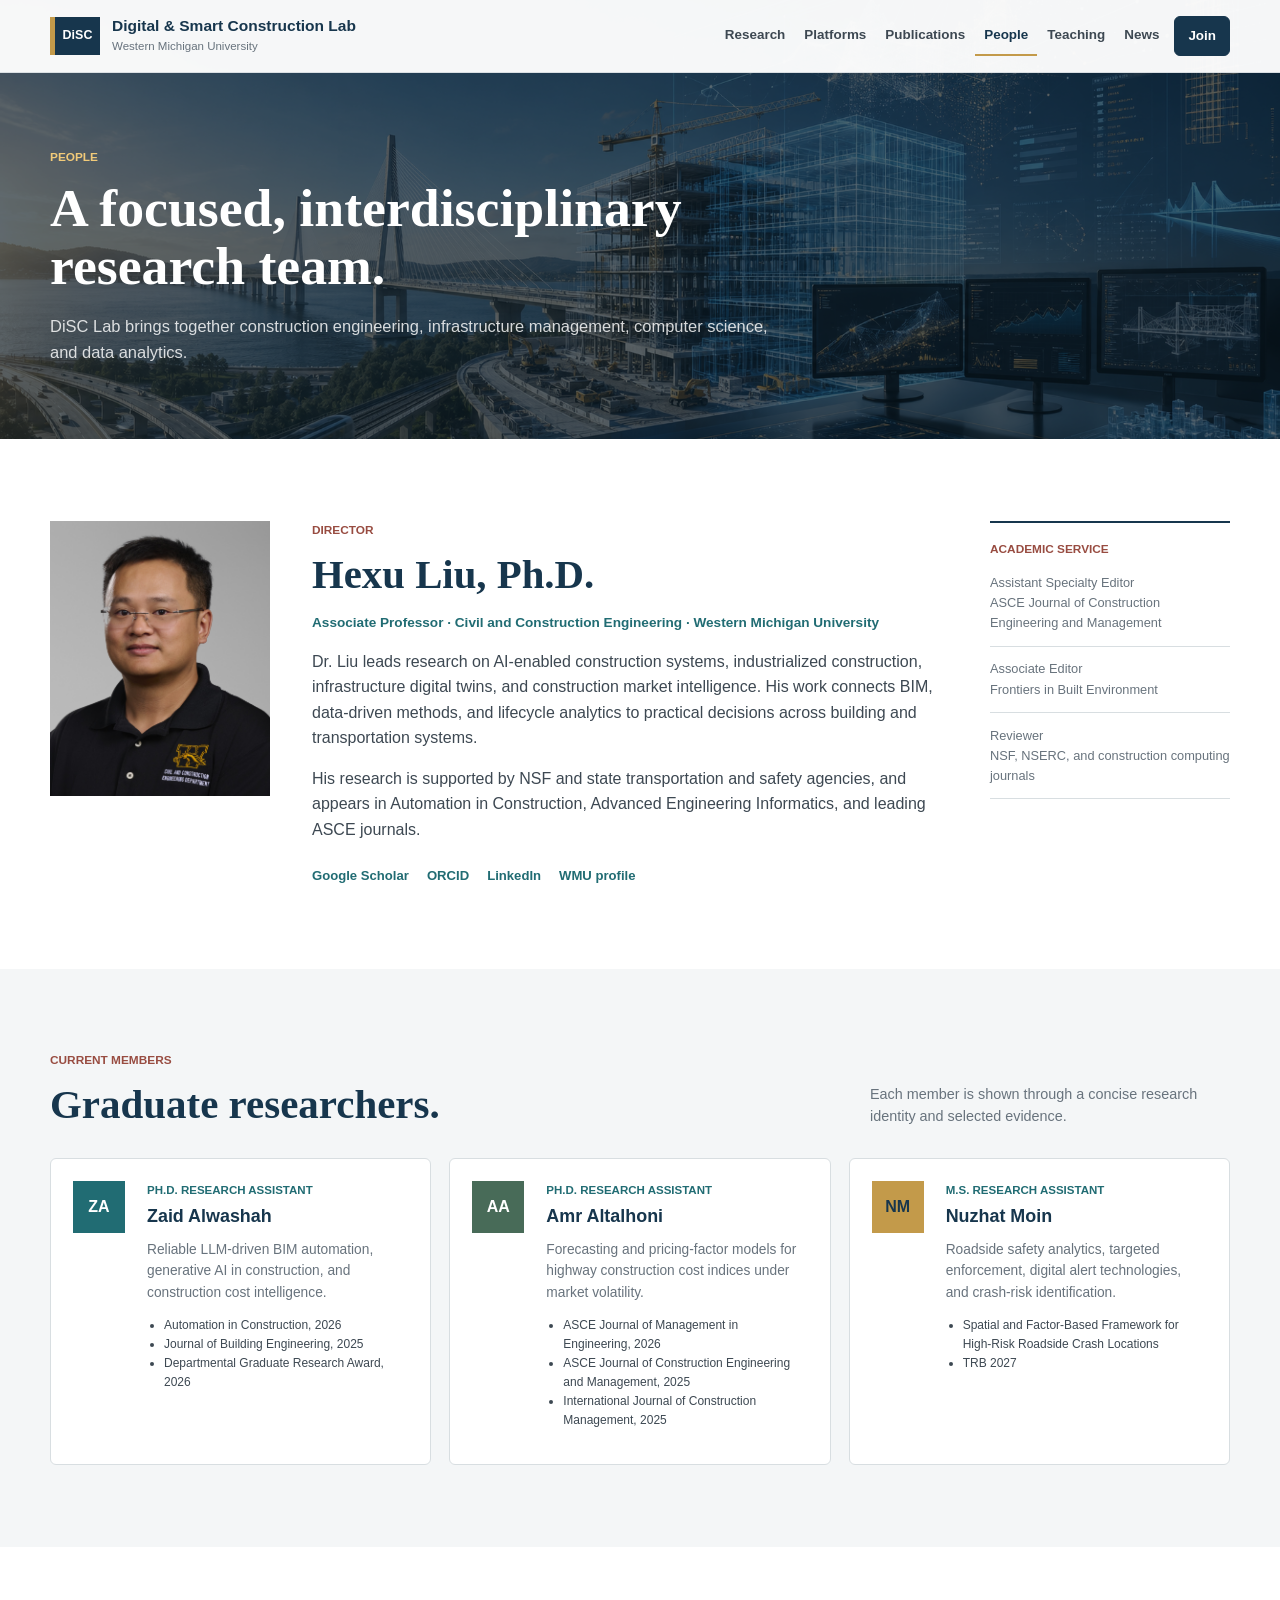
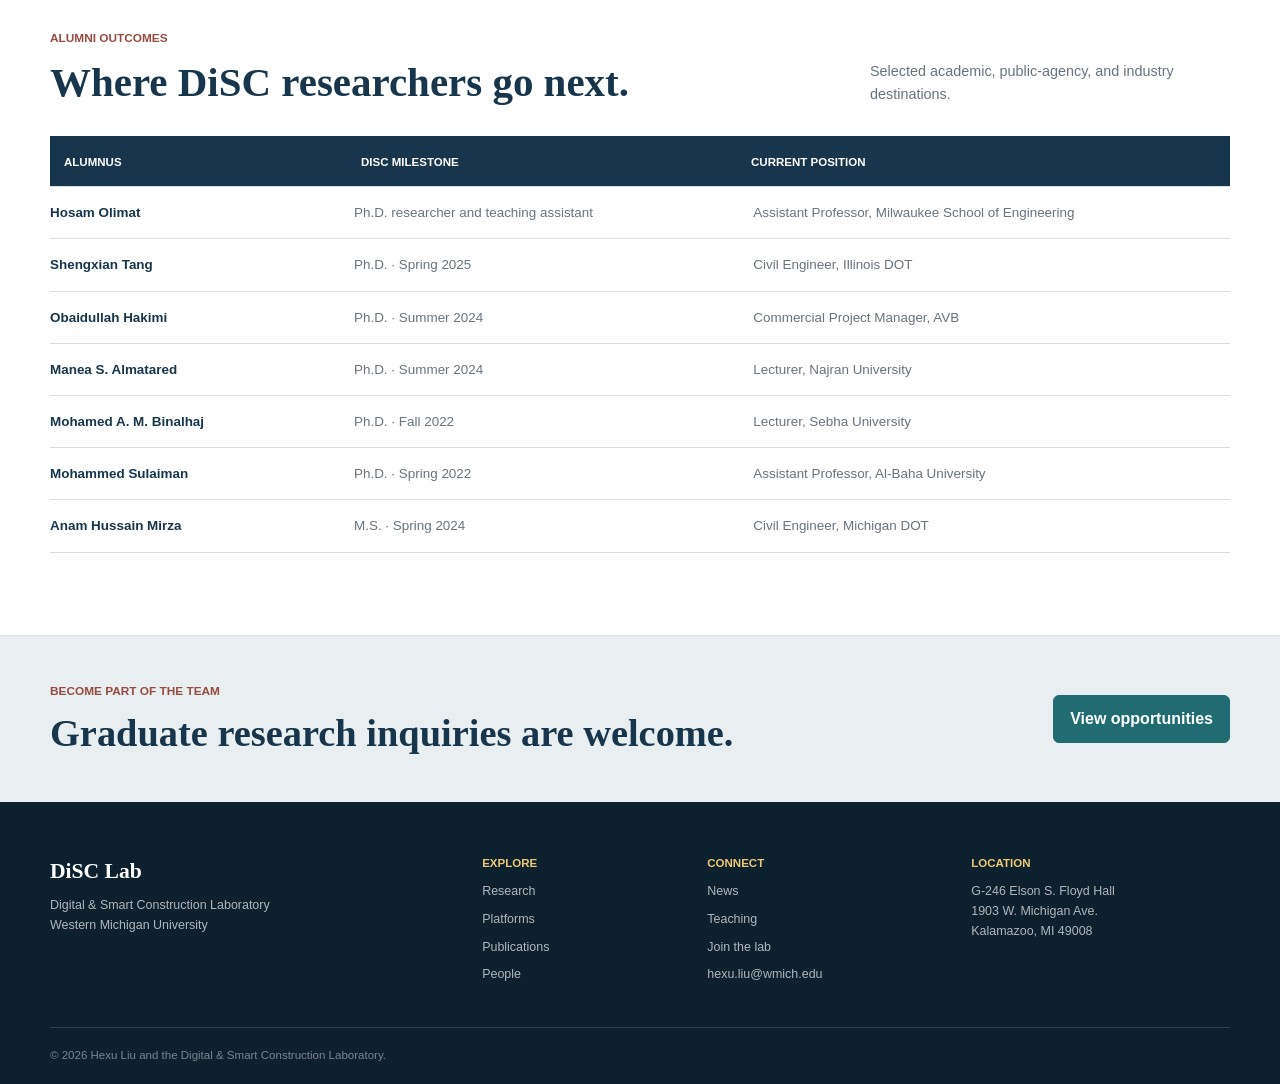
==== people.html @ 806fb4f7 "Publish DiSC Research Lab website" ====
<!doctype html>
<html lang="en">
  <head>
    <meta charset="utf-8">
    <meta name="viewport" content="width=device-width, initial-scale=1">
    <title>People | DiSC Lab</title>
    <meta name="description" content="Director, current researchers, and alumni of the Digital & Smart Construction Laboratory at Western Michigan University.">
    <link rel="stylesheet" href="styles.css">
  </head>
  <body>
    <a class="skip-link" href="#main">Skip to content</a>
    <header class="site-header" data-header>
      <nav class="site-nav" aria-label="Primary navigation">
        <a class="brand" href="index.html"><span class="brand-symbol">DiSC</span><span class="brand-copy"><strong>Digital & Smart Construction Lab</strong><small>Western Michigan University</small></span></a>
        <button class="nav-toggle" type="button" aria-expanded="false" aria-controls="site-menu"><span class="sr-only">Open navigation</span><span></span><span></span><span></span></button>
        <ul class="nav-menu" id="site-menu"><li><a href="research.html">Research</a></li><li><a href="platforms.html">Platforms</a></li><li><a href="publications.html">Publications</a></li><li><a href="people.html">People</a></li><li><a href="teaching.html">Teaching</a></li><li><a href="news.html">News</a></li><li><a class="nav-cta" href="join.html">Join</a></li></ul>
      </nav>
    </header>

    <main id="main">
      <section class="page-hero page-hero-people"><div><p class="eyebrow">People</p><h1>A focused, interdisciplinary research team.</h1><p>DiSC Lab brings together construction engineering, infrastructure management, computer science, and data analytics.</p></div></section>

      <section class="section director-profile" aria-labelledby="director-name">
        <div class="director-photo"><img src="assets/hexu-liu-portrait.jpg" alt="Dr. Hexu Liu" loading="lazy"></div>
        <div class="director-profile-copy"><p class="section-label">Director</p><h2 id="director-name">Hexu Liu, Ph.D.</h2><p class="role-line">Associate Professor · Civil and Construction Engineering · Western Michigan University</p><p>Dr. Liu leads research on AI-enabled construction systems, industrialized construction, infrastructure digital twins, and construction market intelligence. His work connects BIM, data-driven methods, and lifecycle analytics to practical decisions across building and transportation systems.</p><p>His research is supported by NSF and state transportation and safety agencies, and appears in Automation in Construction, Advanced Engineering Informatics, and leading ASCE journals.</p><div class="profile-inline"><a href="https://scholar.google.ca/citations?user=MDsCjUwAAAAJ&hl=en" target="_blank" rel="noopener noreferrer">Google Scholar</a><a href="https://orcid.org/0000-0002-5397-9369" target="_blank" rel="noopener noreferrer">ORCID</a><a href="https://www.linkedin.com/in/hexu-liu/" target="_blank" rel="noopener noreferrer">LinkedIn</a><a href="https://wmich.edu/civil-construction/directory/liu" target="_blank" rel="noopener noreferrer">WMU profile</a></div></div>
        <aside class="service-list"><span>Academic service</span><p>Assistant Specialty Editor<br>ASCE Journal of Construction Engineering and Management</p><p>Associate Editor<br>Frontiers in Built Environment</p><p>Reviewer<br>NSF, NSERC, and construction computing journals</p></aside>
      </section>

      <section class="section member-section" aria-labelledby="members-title">
        <div class="section-header"><div><p class="section-label">Current members</p><h2 id="members-title">Graduate researchers.</h2></div><p class="section-sidecopy">Each member is shown through a concise research identity and selected evidence.</p></div>
        <div class="member-grid">
          <article class="member-card"><div class="member-initials">ZA</div><div><p>Ph.D. Research Assistant</p><h3>Zaid Alwashah</h3><span>Reliable LLM-driven BIM automation, generative AI in construction, and construction cost intelligence.</span><ul><li>Automation in Construction, 2026</li><li>Journal of Building Engineering, 2025</li><li>Departmental Graduate Research Award, 2026</li></ul></div></article>
          <article class="member-card"><div class="member-initials member-initials-green">AA</div><div><p>Ph.D. Research Assistant</p><h3>Amr Altalhoni</h3><span>Forecasting and pricing-factor models for highway construction cost indices under market volatility.</span><ul><li>ASCE Journal of Management in Engineering, 2026</li><li>ASCE Journal of Construction Engineering and Management, 2025</li><li>International Journal of Construction Management, 2025</li></ul></div></article>
          <article class="member-card"><div class="member-initials member-initials-gold">NM</div><div><p>M.S. Research Assistant</p><h3>Nuzhat Moin</h3><span>Roadside safety analytics, targeted enforcement, digital alert technologies, and crash-risk identification.</span><ul><li>Spatial and Factor-Based Framework for High-Risk Roadside Crash Locations</li><li>TRB 2027</li></ul></div></article>
        </div>
      </section>

      <section class="section alumni-section" aria-labelledby="alumni-title">
        <div class="section-header"><div><p class="section-label">Alumni outcomes</p><h2 id="alumni-title">Where DiSC researchers go next.</h2></div><p class="section-sidecopy">Selected academic, public-agency, and industry destinations.</p></div>
        <div class="alumni-table" role="table" aria-label="Selected alumni outcomes">
          <div class="alumni-row alumni-head" role="row"><span role="columnheader">Alumnus</span><span role="columnheader">DiSC milestone</span><span role="columnheader">Current position</span></div>
          <div class="alumni-row" role="row"><strong role="cell">Hosam Olimat</strong><span role="cell">Ph.D. researcher and teaching assistant</span><span role="cell">Assistant Professor, Milwaukee School of Engineering</span></div>
          <div class="alumni-row" role="row"><strong role="cell">Shengxian Tang</strong><span role="cell">Ph.D. · Spring 2025</span><span role="cell">Civil Engineer, Illinois DOT</span></div>
          <div class="alumni-row" role="row"><strong role="cell">Obaidullah Hakimi</strong><span role="cell">Ph.D. · Summer 2024</span><span role="cell">Commercial Project Manager, AVB</span></div>
          <div class="alumni-row" role="row"><strong role="cell">Manea S. Almatared</strong><span role="cell">Ph.D. · Summer 2024</span><span role="cell">Lecturer, Najran University</span></div>
          <div class="alumni-row" role="row"><strong role="cell">Mohamed A. M. Binalhaj</strong><span role="cell">Ph.D. · Fall 2022</span><span role="cell">Lecturer, Sebha University</span></div>
          <div class="alumni-row" role="row"><strong role="cell">Mohammed Sulaiman</strong><span role="cell">Ph.D. · Spring 2022</span><span role="cell">Assistant Professor, Al-Baha University</span></div>
          <div class="alumni-row" role="row"><strong role="cell">Anam Hussain Mirza</strong><span role="cell">M.S. · Spring 2024</span><span role="cell">Civil Engineer, Michigan DOT</span></div>
        </div>
      </section>

      <section class="join-banner"><div><p class="section-label">Become part of the team</p><h2>Graduate research inquiries are welcome.</h2></div><a class="button button-primary" href="join.html">View opportunities</a></section>
    </main>

    <footer class="site-footer">
      <div class="footer-grid"><div><strong>DiSC Lab</strong><p>Digital & Smart Construction Laboratory<br>Western Michigan University</p></div><div><span>Explore</span><a href="research.html">Research</a><a href="platforms.html">Platforms</a><a href="publications.html">Publications</a><a href="people.html">People</a></div><div><span>Connect</span><a href="news.html">News</a><a href="teaching.html">Teaching</a><a href="join.html">Join the lab</a><a href="mailto:hexu.liu@wmich.edu">hexu.liu@wmich.edu</a></div><div><span>Location</span><p>G-246 Elson S. Floyd Hall<br>1903 W. Michigan Ave.<br>Kalamazoo, MI 49008</p></div></div>
      <p class="copyright">© <span data-year></span> Hexu Liu and the Digital & Smart Construction Laboratory.</p>
    </footer>
    <script src="script.js"></script>
  </body>
</html>
---- styles.css ----
:root {
  --ink: #171b20;
  --ink-soft: #3d4852;
  --muted: #68737d;
  --white: #ffffff;
  --mist: #f4f6f7;
  --cloud: #e9eef0;
  --line: #d8dee1;
  --navy: #17364d;
  --teal: #216c73;
  --green: #486b58;
  --gold: #c39a4a;
  --brick: #984c41;
  --max: 1180px;
  --radius: 6px;
  --shadow: 0 18px 48px rgba(15, 30, 42, 0.12);
}

* {
  box-sizing: border-box;
}

html {
  scroll-behavior: smooth;
}

body {
  margin: 0;
  color: var(--ink);
  background: var(--white);
  font-family: "Segoe UI", Arial, Helvetica, sans-serif;
  line-height: 1.58;
}

img {
  display: block;
  max-width: 100%;
}

a {
  color: inherit;
}

h1,
h2,
h3,
p {
  overflow-wrap: anywhere;
}

button,
a {
  -webkit-tap-highlight-color: transparent;
}

.skip-link {
  position: fixed;
  top: -60px;
  left: 16px;
  z-index: 100;
  padding: 10px 14px;
  color: var(--navy);
  background: var(--white);
  border: 1px solid var(--line);
  border-radius: var(--radius);
}

.skip-link:focus {
  top: 12px;
}

.sr-only {
  position: absolute;
  width: 1px;
  height: 1px;
  padding: 0;
  margin: -1px;
  overflow: hidden;
  clip: rect(0, 0, 0, 0);
  white-space: nowrap;
  border: 0;
}

.site-header {
  position: fixed;
  inset: 0 0 auto 0;
  z-index: 50;
  color: var(--ink);
  background: rgba(255, 255, 255, 0.96);
  border-bottom: 1px solid rgba(23, 54, 77, 0.12);
  transition: box-shadow 180ms ease, background 180ms ease;
}

.site-header.is-scrolled {
  background: rgba(255, 255, 255, 0.99);
  box-shadow: 0 10px 30px rgba(15, 30, 42, 0.09);
}

.site-nav {
  width: min(var(--max), calc(100% - 36px));
  min-height: 72px;
  margin: 0 auto;
  display: flex;
  align-items: center;
  justify-content: space-between;
  gap: 22px;
}

.brand {
  display: inline-flex;
  align-items: center;
  gap: 12px;
  min-width: 0;
  text-decoration: none;
}

.brand-symbol {
  width: 50px;
  height: 38px;
  display: grid;
  place-items: center;
  flex: 0 0 auto;
  color: var(--white);
  background: var(--navy);
  border-left: 5px solid var(--gold);
  font-size: 0.78rem;
  font-weight: 900;
}

.brand-copy strong,
.brand-copy small {
  display: block;
}

.brand-copy strong {
  color: var(--navy);
  font-size: 0.97rem;
  line-height: 1.12;
}

.brand-copy small {
  margin-top: 3px;
  color: var(--muted);
  font-size: 0.72rem;
}

.nav-menu {
  display: flex;
  align-items: center;
  gap: 1px;
  padding: 0;
  margin: 0;
  list-style: none;
}

.nav-menu a {
  display: block;
  padding: 8px 9px;
  color: var(--ink-soft);
  font-size: 0.84rem;
  font-weight: 700;
  text-decoration: none;
  white-space: nowrap;
  border-bottom: 2px solid transparent;
}

.nav-menu a:hover,
.nav-menu a:focus-visible,
.nav-menu a[aria-current="page"] {
  color: var(--navy);
  border-bottom-color: var(--gold);
  outline: none;
}

.nav-menu .nav-cta {
  margin-left: 5px;
  padding-inline: 13px;
  color: var(--white);
  background: var(--navy);
  border: 1px solid var(--navy);
  border-radius: var(--radius);
}

.nav-menu .nav-cta:hover,
.nav-menu .nav-cta:focus-visible,
.nav-menu .nav-cta[aria-current="page"] {
  color: var(--white);
  background: var(--teal);
  border-color: var(--teal);
}

.nav-toggle {
  display: none;
  width: 44px;
  height: 44px;
  padding: 9px;
  border: 1px solid var(--line);
  border-radius: var(--radius);
  background: var(--white);
  cursor: pointer;
}

.nav-toggle span:not(.sr-only) {
  display: block;
  width: 100%;
  height: 2px;
  margin: 5px 0;
  background: var(--navy);
}

.home-hero {
  position: relative;
  min-height: clamp(620px, 76svh, 760px);
  display: flex;
  flex-direction: column;
  justify-content: center;
  overflow: hidden;
  padding: 112px max(24px, calc((100vw - var(--max)) / 2)) 110px;
  color: var(--white);
  background: url("assets/disc-lab-hero.png") center 46% / cover no-repeat;
}

.home-hero::before,
.page-hero::before {
  content: "";
  position: absolute;
  inset: 0;
  background: rgba(8, 24, 34, 0.64);
}

.hero-content,
.page-hero > div,
.hero-footer {
  position: relative;
  z-index: 1;
}

.hero-content {
  width: min(760px, 100%);
}

.eyebrow,
.section-label {
  margin: 0 0 12px;
  color: var(--brick);
  font-size: 0.74rem;
  font-weight: 900;
  letter-spacing: 0;
  text-transform: uppercase;
}

.home-hero .eyebrow,
.page-hero .eyebrow {
  color: #f1ca79;
}

.home-hero h1 {
  max-width: 760px;
  margin: 0;
  color: var(--white);
  font-family: Georgia, "Times New Roman", serif;
  font-size: clamp(2.65rem, 5vw, 4.25rem);
  font-weight: 700;
  line-height: 1.04;
  letter-spacing: 0;
}

.hero-position {
  max-width: 680px;
  margin: 20px 0 0;
  font-size: clamp(1.12rem, 2vw, 1.48rem);
  font-weight: 800;
}

.hero-summary {
  max-width: 650px;
  margin: 10px 0 0;
  color: rgba(255, 255, 255, 0.82);
  font-size: clamp(1rem, 1.45vw, 1.14rem);
}

.hero-actions,
.inline-actions {
  display: flex;
  flex-wrap: wrap;
  align-items: center;
  gap: 12px;
  margin-top: 28px;
}

.button {
  min-height: 43px;
  display: inline-flex;
  align-items: center;
  justify-content: center;
  padding: 10px 16px;
  border: 1px solid transparent;
  border-radius: var(--radius);
  font-weight: 800;
  text-decoration: none;
  transition: transform 160ms ease, background 160ms ease, border-color 160ms ease;
}

.button:hover,
.button:focus-visible {
  transform: translateY(-1px);
  outline: none;
}

.button-primary {
  color: var(--white);
  background: var(--teal);
  border-color: var(--teal);
}

.button-primary:hover,
.button-primary:focus-visible {
  background: var(--navy);
  border-color: var(--navy);
}

.button-light {
  color: var(--navy);
  background: var(--white);
  border-color: rgba(255, 255, 255, 0.76);
}

.hero-identity {
  display: flex;
  flex-wrap: wrap;
  gap: 8px 20px;
  margin-top: 32px;
  padding-top: 18px;
  border-top: 1px solid rgba(255, 255, 255, 0.28);
}

.hero-identity span {
  color: rgba(255, 255, 255, 0.86);
  font-size: 0.85rem;
  font-weight: 700;
}

.hero-footer {
  position: absolute;
  inset: auto max(24px, calc((100vw - var(--max)) / 2)) 28px;
  display: flex;
  flex-wrap: wrap;
  gap: 8px 22px;
  padding-top: 16px;
  color: rgba(255, 255, 255, 0.72);
  border-top: 1px solid rgba(255, 255, 255, 0.25);
  font-size: 0.8rem;
}

.metric-band {
  position: relative;
  z-index: 4;
  width: min(var(--max), calc(100% - 36px));
  display: grid;
  grid-template-columns: repeat(4, minmax(0, 1fr));
  margin: -28px auto 0;
  background: var(--white);
  border: 1px solid var(--line);
  box-shadow: var(--shadow);
}

.metric-band > div {
  min-height: 108px;
  padding: 20px 22px;
  border-right: 1px solid var(--line);
}

.metric-band > div:nth-child(4) {
  border-right: 0;
}

.metric-band strong,
.metric-band span {
  display: block;
}

.metric-band strong {
  color: var(--navy);
  font-family: Georgia, "Times New Roman", serif;
  font-size: clamp(1.7rem, 3vw, 2.35rem);
  line-height: 1;
}

.metric-band span {
  margin-top: 9px;
  color: var(--muted);
  font-size: 0.8rem;
  font-weight: 700;
}

.metric-band > p {
  grid-column: 1 / -1;
  margin: 0;
  padding: 8px 22px;
  color: var(--muted);
  background: var(--mist);
  border-top: 1px solid var(--line);
  font-size: 0.7rem;
  text-align: right;
}

.metric-band-page {
  margin-top: -24px;
}

.section {
  width: min(var(--max), calc(100% - 36px));
  margin: 0 auto;
  padding: 82px 0;
}

.section h2,
.join-banner h2,
.availability-band h2,
.conference-band h2,
.learning-platform-band h2,
.why-join-band h2 {
  margin: 0;
  color: var(--navy);
  font-family: Georgia, "Times New Roman", serif;
  font-size: clamp(1.9rem, 3.2vw, 2.85rem);
  line-height: 1.14;
  letter-spacing: 0;
}

.research-intro {
  display: grid;
  grid-template-columns: minmax(0, 0.86fr) minmax(0, 1.14fr);
  gap: clamp(36px, 7vw, 90px);
  align-items: start;
}

.intro-copy p {
  margin: 0 0 18px;
  color: var(--ink-soft);
  font-size: 1.05rem;
}

.section-header {
  display: grid;
  grid-template-columns: minmax(0, 1fr) auto;
  gap: 28px;
  align-items: end;
  margin-bottom: 30px;
}

.section-header h2 {
  max-width: 760px;
}

.section-sidecopy {
  max-width: 360px;
  margin: 0;
  color: var(--muted);
  font-size: 0.9rem;
}

.text-link {
  display: inline-flex;
  align-items: center;
  gap: 7px;
  color: var(--teal);
  font-size: 0.86rem;
  font-weight: 800;
  text-decoration: none;
}

.text-link:hover,
.text-link:focus-visible {
  color: var(--navy);
  text-decoration: underline;
  outline: none;
}

.thrust-section {
  border-top: 1px solid var(--line);
}

.thrust-grid {
  display: grid;
  grid-template-columns: repeat(3, minmax(0, 1fr));
  border-top: 2px solid var(--navy);
  border-bottom: 1px solid var(--line);
}

.thrust-item {
  min-width: 0;
  padding: 26px 28px 30px;
  border-right: 1px solid var(--line);
}

.thrust-item:last-child {
  border-right: 0;
}

.item-index,
.teaching-points article > span,
.opportunity-grid article > span {
  color: var(--brick);
  font-size: 0.78rem;
  font-weight: 900;
}

.thrust-item h3,
.media-copy h3,
.completed-grid h3,
.member-card h3,
.opportunity-grid h3,
.teaching-points h3,
.teaching-area-grid h3 {
  margin: 16px 0 10px;
  color: var(--navy);
  font-size: 1.12rem;
  line-height: 1.3;
}

.thrust-item p,
.completed-grid p,
.opportunity-grid p,
.teaching-points p,
.teaching-area-grid li {
  color: var(--muted);
}

.compact-list,
.simple-list,
.check-list {
  padding-left: 18px;
  margin: 18px 0 0;
  color: var(--ink-soft);
  font-size: 0.88rem;
}

.compact-list li + li,
.simple-list li + li,
.check-list li + li {
  margin-top: 6px;
}

.methods-line {
  display: grid;
  grid-template-columns: 1.1fr repeat(3, 1fr);
  margin-top: 18px;
  padding: 14px 0;
  border-top: 1px solid var(--line);
  border-bottom: 1px solid var(--line);
  font-size: 0.78rem;
}

.methods-line span {
  color: var(--muted);
  text-transform: uppercase;
  font-weight: 900;
}

.methods-line strong {
  color: var(--navy);
  font-size: 0.82rem;
}

.news-preview {
  border-top: 1px solid var(--line);
}

.news-rows {
  border-top: 2px solid var(--navy);
}

.news-rows article {
  display: grid;
  grid-template-columns: 120px minmax(0, 1.4fr) minmax(240px, 0.75fr);
  gap: 24px;
  align-items: start;
  padding: 22px 0;
  border-bottom: 1px solid var(--line);
}

.news-rows time {
  color: var(--brick);
  font-size: 0.8rem;
  font-weight: 900;
}

.news-rows div > span,
.media-copy > p,
.completed-grid article > span,
.member-card div > p,
.timeline div > p {
  margin: 0 0 6px;
  color: var(--teal);
  font-size: 0.72rem;
  font-weight: 900;
  text-transform: uppercase;
}

.news-rows h3 {
  margin: 0;
  color: var(--navy);
  font-size: 1rem;
  line-height: 1.35;
}

.news-rows > article > p {
  margin: 0;
  color: var(--muted);
  font-size: 0.88rem;
}

.platform-preview {
  border-top: 1px solid var(--line);
}

.feature-grid,
.platform-grid,
.member-grid,
.opportunity-grid,
.teaching-points {
  display: grid;
  grid-template-columns: repeat(3, minmax(0, 1fr));
  gap: 18px;
}

.media-card {
  overflow: hidden;
  background: var(--white);
  border: 1px solid var(--line);
  border-radius: var(--radius);
}

.media-frame {
  position: relative;
  display: block;
  aspect-ratio: 16 / 9;
  overflow: hidden;
  background: var(--cloud);
}

.media-frame img {
  width: 100%;
  height: 100%;
  object-fit: cover;
  transition: transform 220ms ease;
}

.media-frame:hover img,
.media-frame:focus-visible img {
  transform: scale(1.02);
}

.media-frame > span {
  position: absolute;
  right: 10px;
  bottom: 10px;
  padding: 6px 9px;
  color: var(--white);
  background: rgba(8, 24, 34, 0.86);
  border-radius: 3px;
  font-size: 0.72rem;
  font-weight: 900;
}

.media-copy {
  padding: 20px;
}

.media-copy h3 {
  margin-top: 0;
}

.media-copy > span {
  display: block;
  color: var(--muted);
  font-size: 0.88rem;
}

.sponsor-band,
.join-banner,
.availability-band,
.conference-band,
.learning-platform-band,
.social-update-band,
.why-join-band {
  width: 100%;
  padding: 46px max(24px, calc((100vw - var(--max)) / 2));
}

.sponsor-band {
  display: grid;
  grid-template-columns: minmax(0, 1.2fr) minmax(280px, 0.8fr);
  gap: 48px;
  align-items: end;
  color: var(--white);
  background: var(--navy);
}

.sponsor-band .section-label,
.join-banner .section-label,
.availability-band .section-label,
.conference-band .section-label,
.learning-platform-band .section-label,
.social-update-band span,
.why-join-band .section-label {
  color: #efc875;
}

.sponsor-list {
  margin: 8px 0 0;
  color: var(--white);
  font-family: Georgia, "Times New Roman", serif;
  font-size: clamp(1.35rem, 2.2vw, 2rem);
}

.sponsor-list span {
  color: var(--gold);
}

.sponsor-band > p {
  margin: 0;
  color: rgba(255, 255, 255, 0.7);
}

.director-band {
  display: grid;
  grid-template-columns: 112px minmax(0, 1fr) 190px;
  gap: 30px;
  align-items: center;
}

.director-band > img {
  width: 112px;
  aspect-ratio: 4 / 5;
  object-fit: cover;
  object-position: center top;
  background: var(--mist);
}

.director-copy h2 {
  font-size: clamp(1.7rem, 3vw, 2.35rem);
}

.director-copy p:last-child {
  max-width: 670px;
  margin: 12px 0 0;
  color: var(--muted);
}

.profile-stack {
  display: grid;
  align-content: start;
  border-top: 1px solid var(--line);
}

.profile-stack a,
.profile-inline a {
  color: var(--teal);
  font-size: 0.82rem;
  font-weight: 800;
  text-decoration: none;
}

.profile-stack a {
  padding: 9px 0;
  border-bottom: 1px solid var(--line);
}

.profile-stack a:hover,
.profile-stack a:focus-visible,
.profile-inline a:hover,
.profile-inline a:focus-visible {
  color: var(--navy);
  text-decoration: underline;
  outline: none;
}

.join-banner {
  display: flex;
  align-items: center;
  justify-content: space-between;
  gap: 32px;
  background: var(--cloud);
  border-top: 1px solid var(--line);
}

.join-banner h2 {
  max-width: 760px;
  font-size: clamp(1.65rem, 3vw, 2.45rem);
}

.join-banner .section-label {
  color: var(--brick);
}

.page-hero {
  position: relative;
  min-height: 430px;
  display: flex;
  align-items: end;
  overflow: hidden;
  padding: 148px max(24px, calc((100vw - var(--max)) / 2)) 74px;
  color: var(--white);
  background: url("assets/disc-lab-hero.png") center 50% / cover no-repeat;
}

.page-hero-research { background-position: center 52%; }
.page-hero-platforms { background-position: right 56%; }
.page-hero-publications { background-position: center 44%; }
.page-hero-people { background-position: 58% 48%; }
.page-hero-teaching { background-position: right 46%; }
.page-hero-news { background-position: 42% 46%; }
.page-hero-join { background-position: center 56%; }

.page-hero > div {
  width: min(820px, 100%);
}

.page-hero h1 {
  margin: 0;
  color: var(--white);
  font-family: Georgia, "Times New Roman", serif;
  font-size: clamp(2.25rem, 4.2vw, 3.75rem);
  line-height: 1.08;
  letter-spacing: 0;
}

.page-hero p:last-child {
  max-width: 720px;
  margin: 18px 0 0;
  color: rgba(255, 255, 255, 0.82);
  font-size: 1.03rem;
}

.research-ledger {
  border-top: 2px solid var(--navy);
}

.research-ledger article {
  display: grid;
  grid-template-columns: 58px minmax(0, 1fr) 230px;
  gap: 24px;
  align-items: start;
  padding: 25px 0;
  border-bottom: 1px solid var(--line);
}

.research-ledger article > span {
  color: var(--brick);
  font-weight: 900;
}

.research-ledger h3,
.project-list h3,
.publication-rows h3,
.timeline h3 {
  margin: 0;
  color: var(--navy);
  font-size: 1.08rem;
  line-height: 1.35;
}

.research-ledger p,
.project-list p,
.publication-rows p,
.timeline div > span {
  margin: 7px 0 0;
  color: var(--muted);
  font-size: 0.9rem;
}

.research-ledger article > strong {
  color: var(--teal);
  font-size: 0.8rem;
}

.project-list-section,
.course-section {
  width: 100%;
  padding-inline: max(18px, calc((100vw - var(--max)) / 2));
  background: var(--mist);
}

.project-list {
  border-top: 2px solid var(--navy);
}

.project-list article {
  display: grid;
  grid-template-columns: 195px minmax(0, 1fr) 170px;
  gap: 26px;
  padding: 25px 0;
  border-bottom: 1px solid var(--line);
}

.project-meta {
  display: grid;
  align-content: start;
  gap: 6px;
  font-size: 0.77rem;
}

.project-meta span {
  color: var(--brick);
  font-weight: 900;
}

.project-meta strong {
  color: var(--navy);
}

.project-meta time {
  color: var(--muted);
}

.project-area {
  color: var(--teal);
  font-size: 0.77rem;
  font-weight: 800;
}

.completed-grid {
  display: grid;
  grid-template-columns: repeat(2, minmax(0, 1fr));
  gap: 1px;
  background: var(--line);
  border: 1px solid var(--line);
}

.completed-grid article {
  min-height: 190px;
  padding: 24px;
  background: var(--white);
}

.platform-feature {
  display: grid;
  grid-template-columns: minmax(0, 1.05fr) minmax(340px, 0.95fr);
  gap: 70px;
  align-items: center;
}

.platform-feature-copy > p:not(.section-label) {
  max-width: 650px;
  color: var(--muted);
}

.platform-diagram {
  display: grid;
  grid-template-columns: 1fr 1fr;
  gap: 1px;
  background: var(--line);
  border: 1px solid var(--line);
}

.platform-diagram span,
.platform-diagram strong {
  min-height: 100px;
  display: grid;
  place-items: center;
  padding: 16px;
  text-align: center;
  background: var(--mist);
  font-size: 0.82rem;
}

.platform-diagram strong {
  color: var(--white);
  background: var(--navy);
}

.platform-group {
  width: 100%;
  padding-inline: max(18px, calc((100vw - var(--max)) / 2));
  background: var(--mist);
}

.platform-group-alt {
  background: var(--white);
}

.platform-grid-two {
  grid-template-columns: repeat(2, minmax(0, 1fr));
}

.platform-card dl {
  margin: 18px 0 0;
  border-top: 1px solid var(--line);
}

.platform-card dl > div {
  display: grid;
  grid-template-columns: 75px 1fr;
  gap: 8px;
  padding: 8px 0;
  border-bottom: 1px solid var(--line);
  font-size: 0.76rem;
}

.platform-card dt {
  color: var(--muted);
  font-weight: 800;
}

.platform-card dd {
  margin: 0;
  color: var(--ink-soft);
}

.availability-band,
.conference-band,
.learning-platform-band,
.social-update-band,
.why-join-band {
  display: grid;
  grid-template-columns: minmax(0, 1.25fr) minmax(280px, 0.75fr) auto;
  gap: 42px;
  align-items: center;
  color: var(--white);
  background: var(--navy);
}

.availability-band h2,
.conference-band h2,
.learning-platform-band h2,
.why-join-band h2 {
  color: var(--white);
  font-size: clamp(1.55rem, 2.8vw, 2.25rem);
}

.availability-band > p,
.conference-band > p,
.learning-platform-band > div > p:last-child,
.why-join-list p {
  color: rgba(255, 255, 255, 0.72);
}

.publication-metrics {
  width: min(var(--max), calc(100% - 36px));
  display: grid;
  grid-template-columns: repeat(4, minmax(0, 1fr));
  gap: 1px;
  margin: -24px auto 0;
  position: relative;
  z-index: 3;
  background: var(--line);
  border: 1px solid var(--line);
  box-shadow: var(--shadow);
}

.publication-metrics > div {
  min-height: 145px;
  display: flex;
  flex-direction: column;
  padding: 20px;
  background: var(--white);
}

.publication-metrics span,
.publication-metrics small {
  color: var(--muted);
  font-size: 0.75rem;
}

.publication-metrics strong {
  margin: 8px 0;
  color: var(--navy);
  font-family: Georgia, "Times New Roman", serif;
  font-size: 2rem;
  line-height: 1;
}

.publication-layout {
  display: grid;
  grid-template-columns: 270px minmax(0, 1fr);
  gap: 66px;
}

.publication-aside {
  position: sticky;
  top: 100px;
  align-self: start;
}

.publication-aside h2 {
  font-size: 2rem;
}

.publication-aside > p:not(.section-label) {
  color: var(--muted);
  font-size: 0.9rem;
}

.publication-aside .profile-stack {
  margin-top: 22px;
}

.publication-rows {
  padding: 0;
  margin: 0;
  list-style: none;
  border-top: 2px solid var(--navy);
}

.publication-rows li {
  display: grid;
  grid-template-columns: 62px minmax(0, 1fr) 42px;
  gap: 18px;
  padding: 21px 0;
  border-bottom: 1px solid var(--line);
}

.publication-rows time {
  color: var(--brick);
  font-weight: 900;
}

.publication-rows div > span {
  display: block;
  margin-bottom: 5px;
  color: var(--teal);
  font-size: 0.74rem;
  font-weight: 900;
}

.publication-rows li > a {
  align-self: start;
  color: var(--teal);
  font-size: 0.76rem;
  font-weight: 900;
  text-decoration: none;
}

.publication-foundations {
  border-top: 1px solid var(--line);
}

.conference-band {
  grid-template-columns: minmax(0, 1.35fr) minmax(280px, 0.65fr);
}

.director-profile {
  display: grid;
  grid-template-columns: 220px minmax(0, 1fr) 240px;
  gap: 42px;
  align-items: start;
}

.director-photo img {
  width: 100%;
  aspect-ratio: 4 / 5;
  object-fit: cover;
  object-position: center top;
  background: var(--mist);
}

.director-profile-copy h2 {
  font-size: 2.55rem;
}

.role-line {
  color: var(--teal);
  font-size: 0.85rem;
  font-weight: 800;
}

.director-profile-copy > p:not(.section-label):not(.role-line) {
  color: var(--ink-soft);
}

.profile-inline {
  display: flex;
  flex-wrap: wrap;
  gap: 10px 18px;
  margin-top: 24px;
}

.service-list {
  padding-top: 12px;
  border-top: 2px solid var(--navy);
}

.service-list > span {
  color: var(--brick);
  font-size: 0.74rem;
  font-weight: 900;
  text-transform: uppercase;
}

.service-list p {
  padding-bottom: 12px;
  color: var(--muted);
  border-bottom: 1px solid var(--line);
  font-size: 0.8rem;
}

.member-section,
.alumni-section {
  width: 100%;
  padding-inline: max(18px, calc((100vw - var(--max)) / 2));
  background: var(--mist);
}

.alumni-section {
  background: var(--white);
}

.member-card {
  display: grid;
  grid-template-columns: 58px 1fr;
  gap: 16px;
  min-height: 300px;
  padding: 22px;
  background: var(--white);
  border: 1px solid var(--line);
  border-radius: var(--radius);
}

.member-initials {
  width: 52px;
  height: 52px;
  display: grid;
  place-items: center;
  color: var(--white);
  background: var(--teal);
  font-weight: 900;
}

.member-initials-green { background: var(--green); }
.member-initials-gold { color: var(--navy); background: var(--gold); }

.member-card h3 {
  margin-top: 0;
}

.member-card div > span {
  display: block;
  color: var(--muted);
  font-size: 0.86rem;
}

.member-card ul {
  padding-left: 17px;
  color: var(--ink-soft);
  font-size: 0.75rem;
}

.alumni-table {
  border-top: 2px solid var(--navy);
}

.alumni-row {
  display: grid;
  grid-template-columns: 0.75fr 1fr 1.25fr;
  gap: 18px;
  padding: 15px 0;
  border-bottom: 1px solid var(--line);
  font-size: 0.84rem;
}

.alumni-row strong {
  color: var(--navy);
}

.alumni-row span {
  color: var(--muted);
}

.alumni-head {
  color: var(--white);
  background: var(--navy);
  padding-inline: 14px;
  font-size: 0.72rem;
  font-weight: 900;
  text-transform: uppercase;
}

.alumni-head span {
  color: var(--white);
}

.teaching-feature {
  display: grid;
  grid-template-columns: minmax(260px, 0.72fr) minmax(0, 1.28fr);
  gap: 62px;
}

.teaching-feature > div:first-child > p:not(.section-label) {
  color: var(--muted);
}

.teaching-points {
  gap: 1px;
  background: var(--line);
  border: 1px solid var(--line);
}

.teaching-points article {
  padding: 20px;
  background: var(--white);
}

.learning-platform-band {
  grid-template-columns: minmax(0, 1fr) auto;
}

.teaching-area-grid,
.course-columns,
.application-grid {
  display: grid;
  grid-template-columns: repeat(2, minmax(0, 1fr));
  gap: 50px;
}

.teaching-area-grid article {
  padding-top: 18px;
  border-top: 2px solid var(--navy);
}

.teaching-area-grid ul {
  padding-left: 18px;
}

.course-columns h3 {
  margin-top: 0;
  color: var(--navy);
}

.course-list {
  padding: 0;
  margin: 0;
  list-style: none;
  border-top: 1px solid var(--line);
}

.course-list li {
  display: grid;
  grid-template-columns: 92px 1fr;
  gap: 12px;
  padding: 11px 0;
  border-bottom: 1px solid var(--line);
  font-size: 0.85rem;
}

.course-list strong {
  color: var(--teal);
}

.course-list span,
.simple-list {
  color: var(--muted);
}

.subheading {
  margin-top: 32px !important;
}

.social-update-band {
  grid-template-columns: minmax(0, 1fr) auto;
  background: var(--teal);
}

.social-update-band span {
  font-size: 0.72rem;
  font-weight: 900;
  text-transform: uppercase;
}

.social-update-band p {
  margin: 6px 0 0;
  color: rgba(255, 255, 255, 0.78);
}

.timeline {
  max-width: 920px;
  border-top: 2px solid var(--navy);
}

.timeline article {
  display: grid;
  grid-template-columns: 100px minmax(0, 1fr);
  gap: 28px;
  padding: 28px 0;
  border-bottom: 1px solid var(--line);
}

.timeline time strong,
.timeline time span {
  display: block;
}

.timeline time strong {
  color: var(--brick);
  font-family: Georgia, "Times New Roman", serif;
  font-size: 1.6rem;
  line-height: 1;
}

.timeline time span {
  margin-top: 6px;
  color: var(--muted);
  font-size: 0.72rem;
  font-weight: 800;
}

.timeline .text-link {
  margin-top: 12px;
}

.application-status {
  width: min(var(--max), calc(100% - 36px));
  display: grid;
  grid-template-columns: minmax(0, 1fr) 330px;
  gap: 36px;
  align-items: center;
  margin: -24px auto 0;
  padding: 24px;
  position: relative;
  z-index: 3;
  color: var(--white);
  background: var(--navy);
  box-shadow: var(--shadow);
}

.application-status div {
  display: flex;
  flex-wrap: wrap;
  gap: 8px 24px;
}

.application-status span {
  width: 100%;
  color: #efc875;
  font-size: 0.72rem;
  font-weight: 900;
  text-transform: uppercase;
}

.application-status strong {
  font-size: 0.9rem;
}

.application-status p {
  margin: 0;
  color: rgba(255, 255, 255, 0.7);
  font-size: 0.8rem;
}

.opportunity-grid {
  grid-template-columns: repeat(4, minmax(0, 1fr));
  border-top: 2px solid var(--navy);
}

.opportunity-grid article {
  min-height: 230px;
  padding: 22px;
  border-right: 1px solid var(--line);
  border-bottom: 1px solid var(--line);
}

.opportunity-grid article:first-child {
  border-left: 1px solid var(--line);
}

.application-grid > div {
  padding-top: 20px;
  border-top: 2px solid var(--navy);
}

.check-list {
  padding-left: 0;
  list-style: none;
}

.check-list li {
  position: relative;
  padding: 11px 0 11px 24px;
  color: var(--muted);
  border-bottom: 1px solid var(--line);
}

.check-list li::before {
  content: "";
  position: absolute;
  left: 2px;
  top: 19px;
  width: 8px;
  height: 8px;
  background: var(--teal);
}

.why-join-band {
  grid-template-columns: minmax(0, 1fr) minmax(330px, 0.8fr);
}

.why-join-list p {
  padding: 10px 0;
  margin: 0;
  border-bottom: 1px solid rgba(255, 255, 255, 0.2);
}

.apply-section {
  display: grid;
  grid-template-columns: minmax(0, 1fr) 330px;
  gap: 70px;
  align-items: center;
}

.apply-section > div:first-child > p:last-child {
  color: var(--muted);
}

.apply-contact {
  display: grid;
  gap: 9px;
  padding: 24px;
  background: var(--mist);
  border-top: 3px solid var(--gold);
}

.apply-contact span,
.apply-contact small {
  color: var(--muted);
  font-size: 0.76rem;
}

.apply-contact strong {
  color: var(--navy);
  font-size: 1.2rem;
}

.site-footer {
  padding: 52px max(24px, calc((100vw - var(--max)) / 2)) 20px;
  color: rgba(255, 255, 255, 0.72);
  background: #0c202d;
}

.footer-grid {
  display: grid;
  grid-template-columns: 1.5fr 0.7fr 0.85fr 1fr;
  gap: 44px;
}

.footer-grid strong {
  color: var(--white);
  font-family: Georgia, "Times New Roman", serif;
  font-size: 1.35rem;
}

.footer-grid span {
  display: block;
  margin-bottom: 10px;
  color: #efc875;
  font-size: 0.72rem;
  font-weight: 900;
  text-transform: uppercase;
}

.footer-grid p,
.footer-grid a {
  display: block;
  margin: 8px 0 0;
  color: rgba(255, 255, 255, 0.68);
  font-size: 0.78rem;
  text-decoration: none;
}

.footer-grid a:hover,
.footer-grid a:focus-visible {
  color: var(--white);
  text-decoration: underline;
  outline: none;
}

.copyright {
  margin: 42px 0 0;
  padding-top: 18px;
  color: rgba(255, 255, 255, 0.46);
  border-top: 1px solid rgba(255, 255, 255, 0.14);
  font-size: 0.72rem;
}

@media (max-width: 1120px) {
  .nav-toggle {
    display: block;
  }

  .nav-menu {
    position: absolute;
    top: 72px;
    right: 18px;
    width: min(340px, calc(100vw - 36px));
    display: none;
    padding: 10px;
    background: var(--white);
    border: 1px solid var(--line);
    box-shadow: var(--shadow);
  }

  .nav-menu.is-open {
    display: grid;
  }

  .nav-menu a {
    padding: 11px 12px;
  }

  .nav-menu .nav-cta {
    margin: 4px 0 0;
    text-align: center;
  }

  .opportunity-grid {
    grid-template-columns: repeat(2, minmax(0, 1fr));
  }

  .opportunity-grid article:nth-child(3) {
    border-left: 1px solid var(--line);
  }
}

@media (max-width: 940px) {
  .metric-band,
  .publication-metrics {
    grid-template-columns: repeat(2, minmax(0, 1fr));
  }

  .metric-band > div:nth-child(2),
  .publication-metrics > div:nth-child(2) {
    border-right: 0;
  }

  .metric-band > div:nth-child(-n + 2) {
    border-bottom: 1px solid var(--line);
  }

  .thrust-grid,
  .feature-grid,
  .platform-grid,
  .member-grid,
  .teaching-points {
    grid-template-columns: repeat(2, minmax(0, 1fr));
  }

  .thrust-item:nth-child(2) {
    border-right: 0;
  }

  .thrust-item:last-child {
    grid-column: 1 / -1;
    border-top: 1px solid var(--line);
  }

  .methods-line {
    grid-template-columns: repeat(3, 1fr);
    gap: 10px 18px;
  }

  .methods-line span {
    grid-column: 1 / -1;
  }

  .news-rows article {
    grid-template-columns: 100px 1fr;
  }

  .news-rows > article > p {
    grid-column: 2;
  }

  .sponsor-band,
  .director-profile,
  .platform-feature,
  .teaching-feature,
  .application-status,
  .availability-band,
  .conference-band,
  .why-join-band,
  .apply-section {
    grid-template-columns: 1fr;
  }

  .director-profile {
    grid-template-columns: 180px minmax(0, 1fr);
  }

  .director-profile .service-list {
    grid-column: 2;
  }

  .research-ledger article,
  .project-list article {
    grid-template-columns: 150px minmax(0, 1fr);
  }

  .research-ledger article > strong,
  .project-area {
    grid-column: 2;
  }

  .publication-layout {
    grid-template-columns: 1fr;
    gap: 28px;
  }

  .publication-aside {
    position: static;
  }

  .publication-aside .profile-stack {
    max-width: 340px;
  }

  .footer-grid {
    grid-template-columns: repeat(2, minmax(0, 1fr));
  }
}

@media (max-width: 720px) {
  .brand-copy strong {
    font-size: 0.88rem;
  }

  .brand-copy small {
    display: none;
  }

  .home-hero {
    min-height: 640px;
    padding-top: 112px;
    padding-bottom: 128px;
    background-position: 58% center;
  }

  .home-hero h1 {
    font-size: clamp(2.35rem, 11vw, 3.25rem);
  }

  .hero-position {
    font-size: 1.08rem;
  }

  .hero-identity {
    display: grid;
    gap: 5px;
  }

  .hero-footer {
    gap: 4px 14px;
  }

  .section {
    padding: 60px 0;
  }

  .research-intro,
  .section-header,
  .director-band,
  .teaching-area-grid,
  .course-columns,
  .application-grid {
    grid-template-columns: 1fr;
  }

  .section-header {
    gap: 16px;
    align-items: start;
  }

  .section-sidecopy {
    max-width: none;
  }

  .thrust-grid,
  .feature-grid,
  .platform-grid,
  .platform-grid-two,
  .member-grid,
  .teaching-points,
  .completed-grid,
  .opportunity-grid {
    grid-template-columns: 1fr;
  }

  .thrust-item,
  .thrust-item:nth-child(2) {
    border-right: 0;
    border-bottom: 1px solid var(--line);
  }

  .thrust-item:last-child {
    grid-column: auto;
    border-top: 0;
  }

  .methods-line {
    grid-template-columns: 1fr;
  }

  .methods-line span {
    grid-column: auto;
  }

  .news-rows article {
    grid-template-columns: 1fr;
    gap: 8px;
  }

  .news-rows > article > p {
    grid-column: auto;
  }

  .director-band {
    gap: 20px;
  }

  .director-band > img {
    width: 92px;
  }

  .profile-stack {
    max-width: 340px;
  }

  .join-banner,
  .social-update-band,
  .learning-platform-band {
    display: grid;
    grid-template-columns: 1fr;
    align-items: start;
  }

  .page-hero {
    min-height: 390px;
    padding-top: 128px;
    padding-bottom: 58px;
  }

  .page-hero h1 {
    font-size: clamp(2.1rem, 9vw, 3rem);
  }

  .research-ledger article,
  .project-list article {
    grid-template-columns: 1fr;
    gap: 10px;
  }

  .research-ledger article > strong,
  .project-area {
    grid-column: auto;
  }

  .platform-diagram {
    grid-template-columns: 1fr;
  }

  .publication-rows li {
    grid-template-columns: 50px minmax(0, 1fr);
  }

  .publication-rows li > a {
    grid-column: 2;
  }

  .director-profile {
    grid-template-columns: 118px 1fr;
    gap: 24px;
  }

  .director-profile-copy {
    grid-column: 1 / -1;
  }

  .director-profile .service-list {
    grid-column: 1 / -1;
  }

  .alumni-row {
    grid-template-columns: 1fr;
    gap: 3px;
  }

  .alumni-head {
    display: none;
  }

  .timeline article {
    grid-template-columns: 72px minmax(0, 1fr);
    gap: 18px;
  }

  .application-status {
    gap: 18px;
  }

  .opportunity-grid article,
  .opportunity-grid article:nth-child(3) {
    min-height: auto;
    border-left: 1px solid var(--line);
  }
}

@media (max-width: 520px) {
  .site-nav,
  .metric-band,
  .publication-metrics,
  .application-status,
  .section {
    width: min(100% - 24px, var(--max));
  }

  .brand-symbol {
    width: 44px;
  }

  .brand-copy strong {
    max-width: 185px;
    font-size: 0.82rem;
  }

  .home-hero {
    padding-inline: 16px;
  }

  .metric-band,
  .publication-metrics {
    grid-template-columns: 1fr;
  }

  .metric-band > div,
  .publication-metrics > div {
    min-height: 94px;
    border-right: 0;
    border-bottom: 1px solid var(--line);
  }

  .metric-band > div:last-of-type,
  .publication-metrics > div:last-child {
    border-bottom: 0;
  }

  .metric-band strong {
    font-size: 1.85rem;
  }

  .hero-actions,
  .inline-actions {
    align-items: stretch;
  }

  .hero-actions .button {
    flex: 1 1 150px;
  }

  .member-card {
    grid-template-columns: 46px 1fr;
    padding: 18px;
  }

  .member-initials {
    width: 42px;
    height: 42px;
  }

  .timeline article {
    grid-template-columns: 1fr;
    gap: 10px;
  }

  .footer-grid {
    grid-template-columns: 1fr;
    gap: 30px;
  }
}

@media (prefers-reduced-motion: reduce) {
  *,
  *::before,
  *::after {
    scroll-behavior: auto !important;
    animation-duration: 0.01ms !important;
    transition-duration: 0.01ms !important;
  }
}
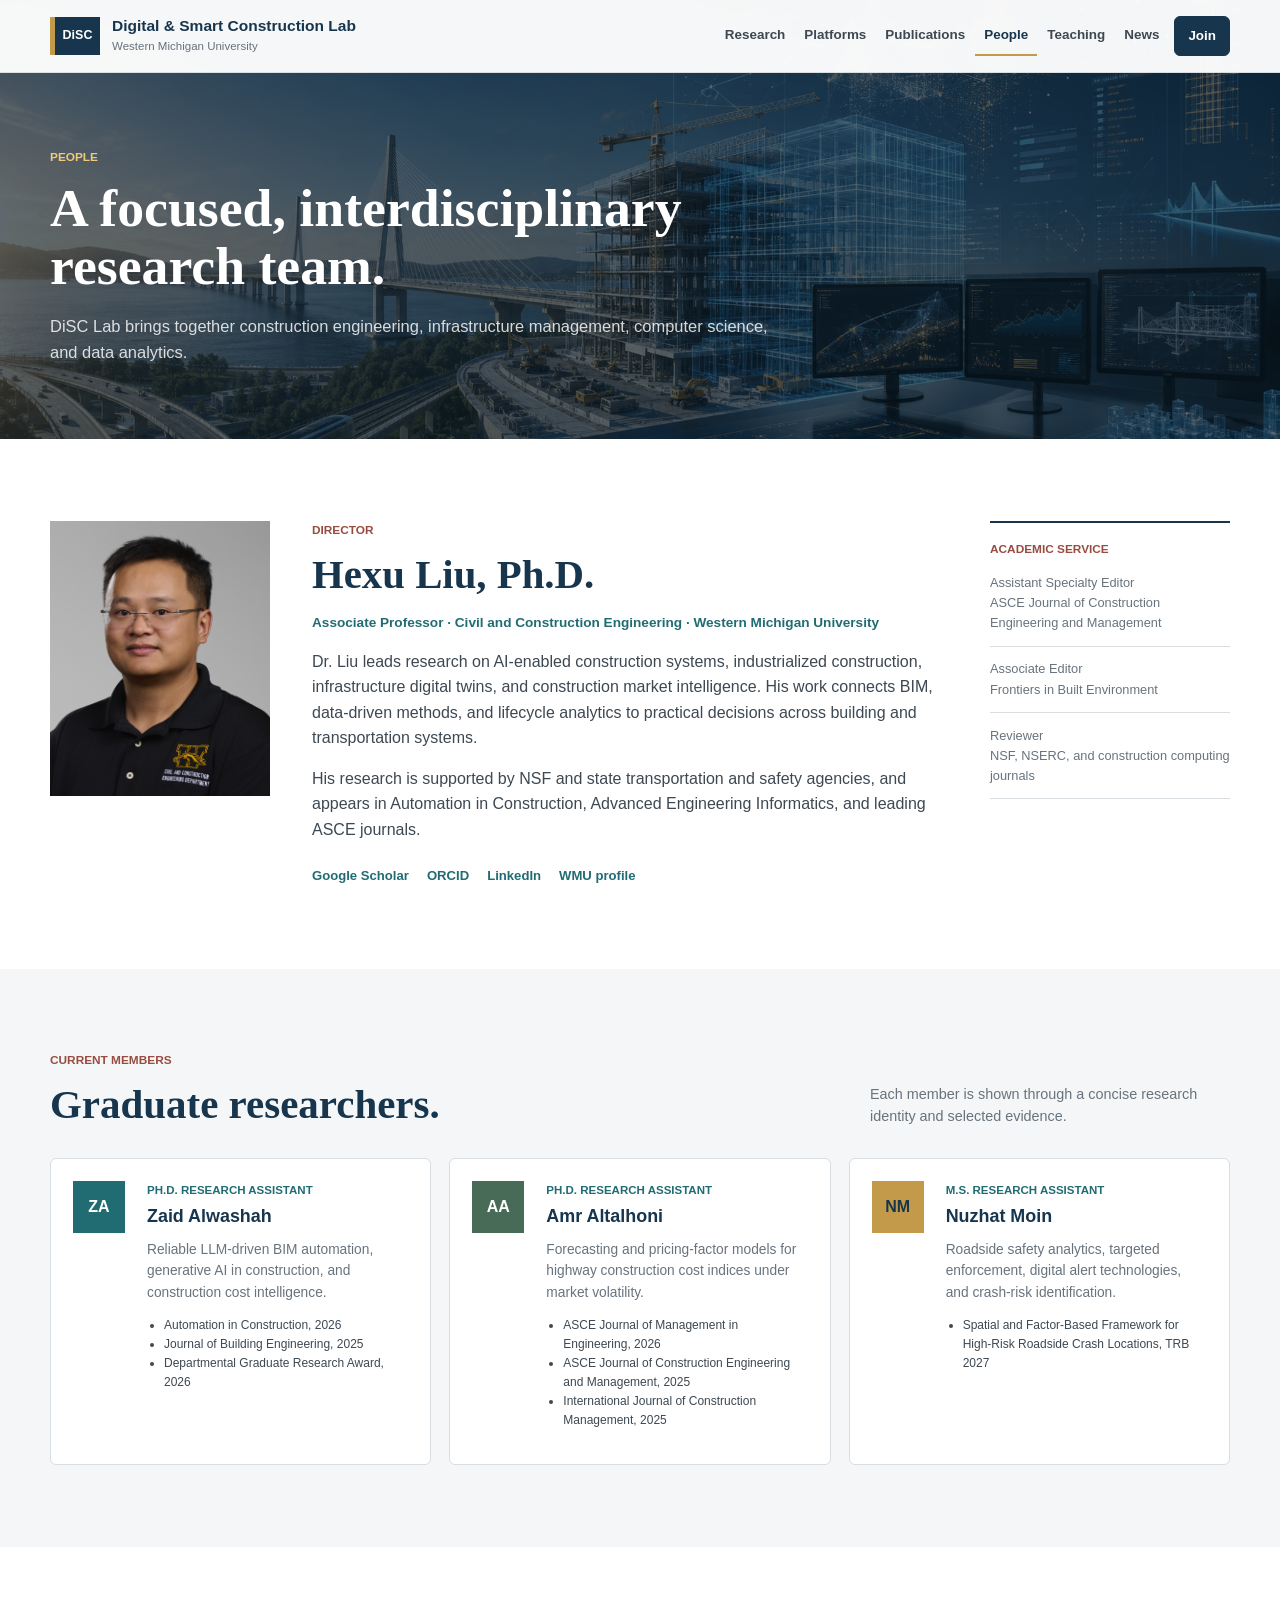
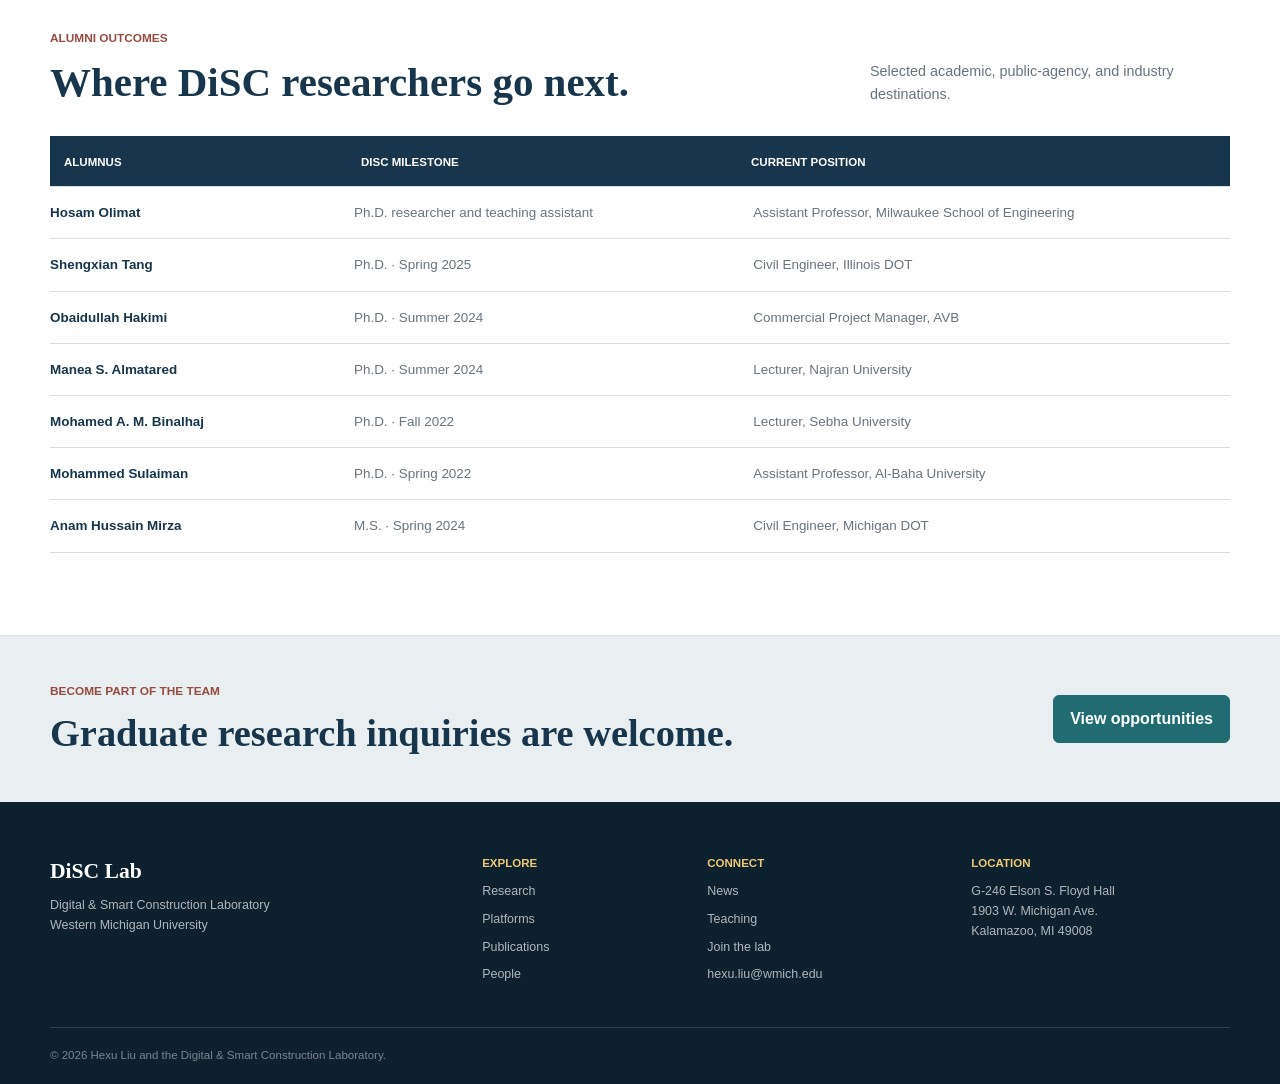
==== commit 5f929c37: "Revise Nuzhat Moin's publication information Updated the publication details for Nuzhat Moin." ====
--- a/people.html
+++ b/people.html
@@ -31,7 +31,7 @@
         <div class="member-grid">
           <article class="member-card"><div class="member-initials">ZA</div><div><p>Ph.D. Research Assistant</p><h3>Zaid Alwashah</h3><span>Reliable LLM-driven BIM automation, generative AI in construction, and construction cost intelligence.</span><ul><li>Automation in Construction, 2026</li><li>Journal of Building Engineering, 2025</li><li>Departmental Graduate Research Award, 2026</li></ul></div></article>
           <article class="member-card"><div class="member-initials member-initials-green">AA</div><div><p>Ph.D. Research Assistant</p><h3>Amr Altalhoni</h3><span>Forecasting and pricing-factor models for highway construction cost indices under market volatility.</span><ul><li>ASCE Journal of Management in Engineering, 2026</li><li>ASCE Journal of Construction Engineering and Management, 2025</li><li>International Journal of Construction Management, 2025</li></ul></div></article>
-          <article class="member-card"><div class="member-initials member-initials-gold">NM</div><div><p>M.S. Research Assistant</p><h3>Nuzhat Moin</h3><span>Roadside safety analytics, targeted enforcement, digital alert technologies, and crash-risk identification.</span><ul><li>Spatial and Factor-Based Framework for High-Risk Roadside Crash Locations</li><li>TRB 2027</li></ul></div></article>
+          <article class="member-card"><div class="member-initials member-initials-gold">NM</div><div><p>M.S. Research Assistant</p><h3>Nuzhat Moin</h3><span>Roadside safety analytics, targeted enforcement, digital alert technologies, and crash-risk identification.</span><ul><li>Spatial and Factor-Based Framework for High-Risk Roadside Crash Locations, TRB 2027</li></ul></div></article>
         </div>
       </section>
 
